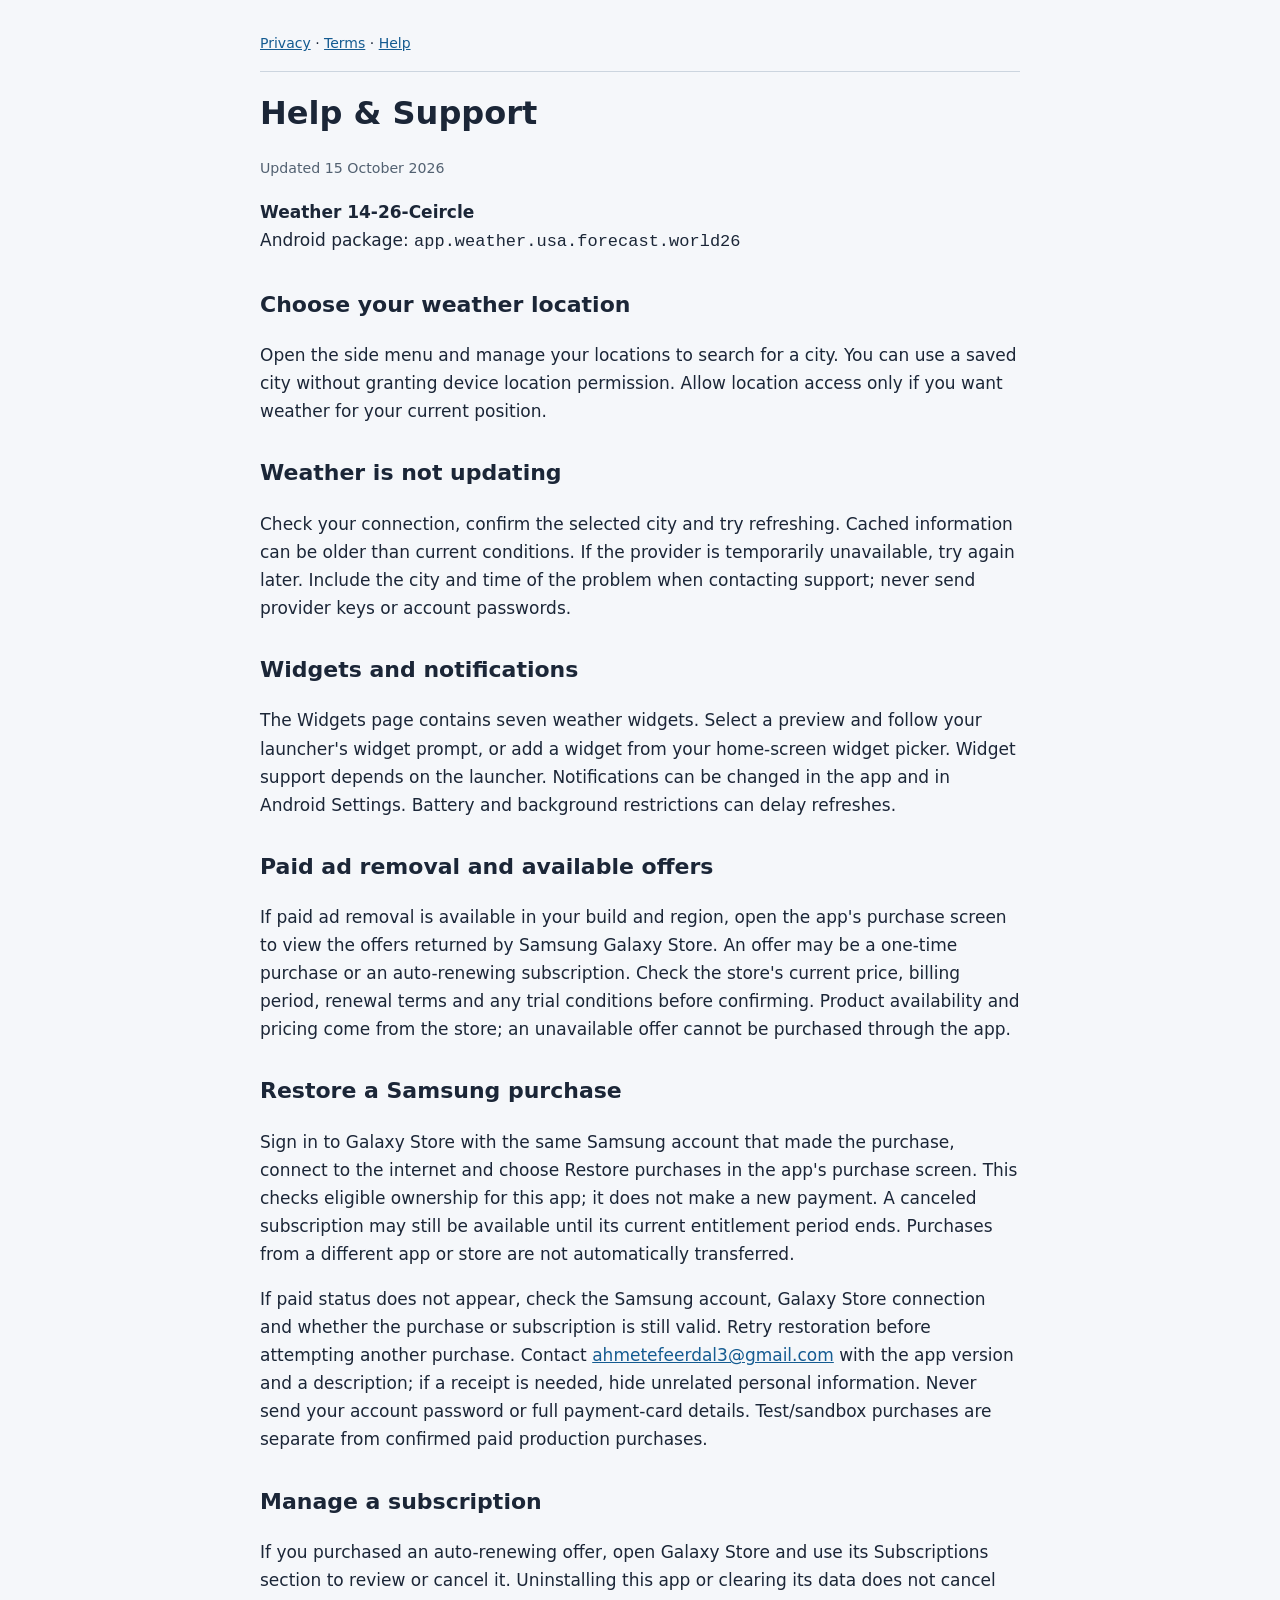
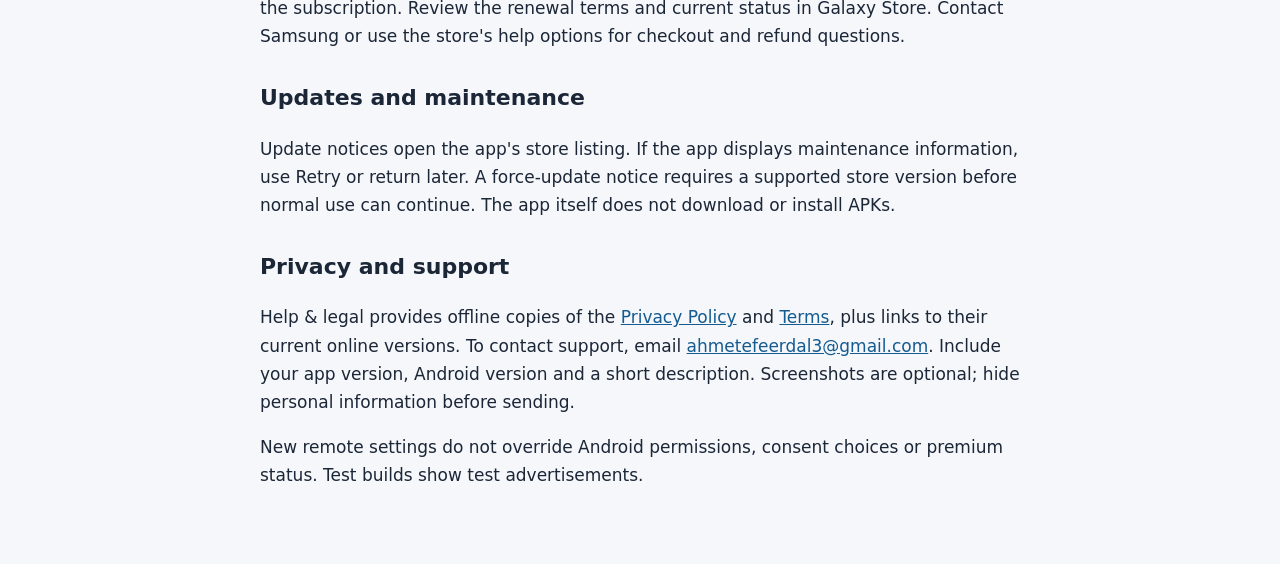
==== help.html @ b4b53c37 "Create isolated world26 remote controls and legal pages" ====
<!doctype html>
<html lang="en"><head><meta charset="utf-8"><meta name="viewport" content="width=device-width,initial-scale=1"><title>Help &amp; Support — Weather 14-26-Ceircle</title><style>body{margin:0;background:#f5f7fa;color:#1b2637;font:17px/1.65 system-ui,-apple-system,sans-serif}main{max-width:760px;margin:auto;padding:32px 22px 60px}h1{font-size:32px;line-height:1.2}h2{font-size:22px;margin-top:30px}a{color:#145b91}nav{font-size:14px;border-bottom:1px solid #ccd5df;padding-bottom:16px}small{color:#526171}li{margin-bottom:8px}code{overflow-wrap:anywhere;word-break:break-word}main{overflow-wrap:break-word}</style></head><body><main><nav><a href="https://metosapps.github.io/weather-ceircle-world26-config/privacy.html">Privacy</a> · <a href="https://metosapps.github.io/weather-ceircle-world26-config/terms.html">Terms</a> · <a href="https://metosapps.github.io/weather-ceircle-world26-config/help.html">Help</a></nav><h1>Help & Support</h1><small>Updated 15 October 2026</small><p><strong>Weather 14-26-Ceircle</strong><br>Android package: <code>app.weather.usa.forecast.world26</code></p>
<h2>Choose your weather location</h2><p>Open the side menu and manage your locations to search for a city. You can use a saved city without granting device location permission. Allow location access only if you want weather for your current position.</p>
<h2>Weather is not updating</h2><p>Check your connection, confirm the selected city and try refreshing. Cached information can be older than current conditions. If the provider is temporarily unavailable, try again later. Include the city and time of the problem when contacting support; never send provider keys or account passwords.</p>
<h2>Widgets and notifications</h2><p>The Widgets page contains seven weather widgets. Select a preview and follow your launcher's widget prompt, or add a widget from your home-screen widget picker. Widget support depends on the launcher. Notifications can be changed in the app and in Android Settings. Battery and background restrictions can delay refreshes.</p>
<h2>Paid ad removal and available offers</h2><p>If paid ad removal is available in your build and region, open the app's purchase screen to view the offers returned by Samsung Galaxy Store. An offer may be a one-time purchase or an auto-renewing subscription. Check the store's current price, billing period, renewal terms and any trial conditions before confirming. Product availability and pricing come from the store; an unavailable offer cannot be purchased through the app.</p>
<h2>Restore a Samsung purchase</h2><p>Sign in to Galaxy Store with the same Samsung account that made the purchase, connect to the internet and choose Restore purchases in the app's purchase screen. This checks eligible ownership for this app; it does not make a new payment. A canceled subscription may still be available until its current entitlement period ends. Purchases from a different app or store are not automatically transferred.</p><p>If paid status does not appear, check the Samsung account, Galaxy Store connection and whether the purchase or subscription is still valid. Retry restoration before attempting another purchase. Contact <a href="mailto:ahmetefeerdal3@gmail.com">ahmetefeerdal3@gmail.com</a> with the app version and a description; if a receipt is needed, hide unrelated personal information. Never send your account password or full payment-card details. Test/sandbox purchases are separate from confirmed paid production purchases.</p>
<h2>Manage a subscription</h2><p>If you purchased an auto-renewing offer, open Galaxy Store and use its Subscriptions section to review or cancel it. Uninstalling this app or clearing its data does not cancel the subscription. Review the renewal terms and current status in Galaxy Store. Contact Samsung or use the store's help options for checkout and refund questions.</p>
<h2>Updates and maintenance</h2><p>Update notices open the app's store listing. If the app displays maintenance information, use Retry or return later. A force-update notice requires a supported store version before normal use can continue. The app itself does not download or install APKs.</p>
<h2>Privacy and support</h2><p>Help &amp; legal provides offline copies of the <a href="https://metosapps.github.io/weather-ceircle-world26-config/privacy.html">Privacy Policy</a> and <a href="https://metosapps.github.io/weather-ceircle-world26-config/terms.html">Terms</a>, plus links to their current online versions. To contact support, email <a href="mailto:ahmetefeerdal3@gmail.com">ahmetefeerdal3@gmail.com</a>. Include your app version, Android version and a short description. Screenshots are optional; hide personal information before sending.</p><p>New remote settings do not override Android permissions, consent choices or premium status. Test builds show test advertisements.</p></main></body></html>
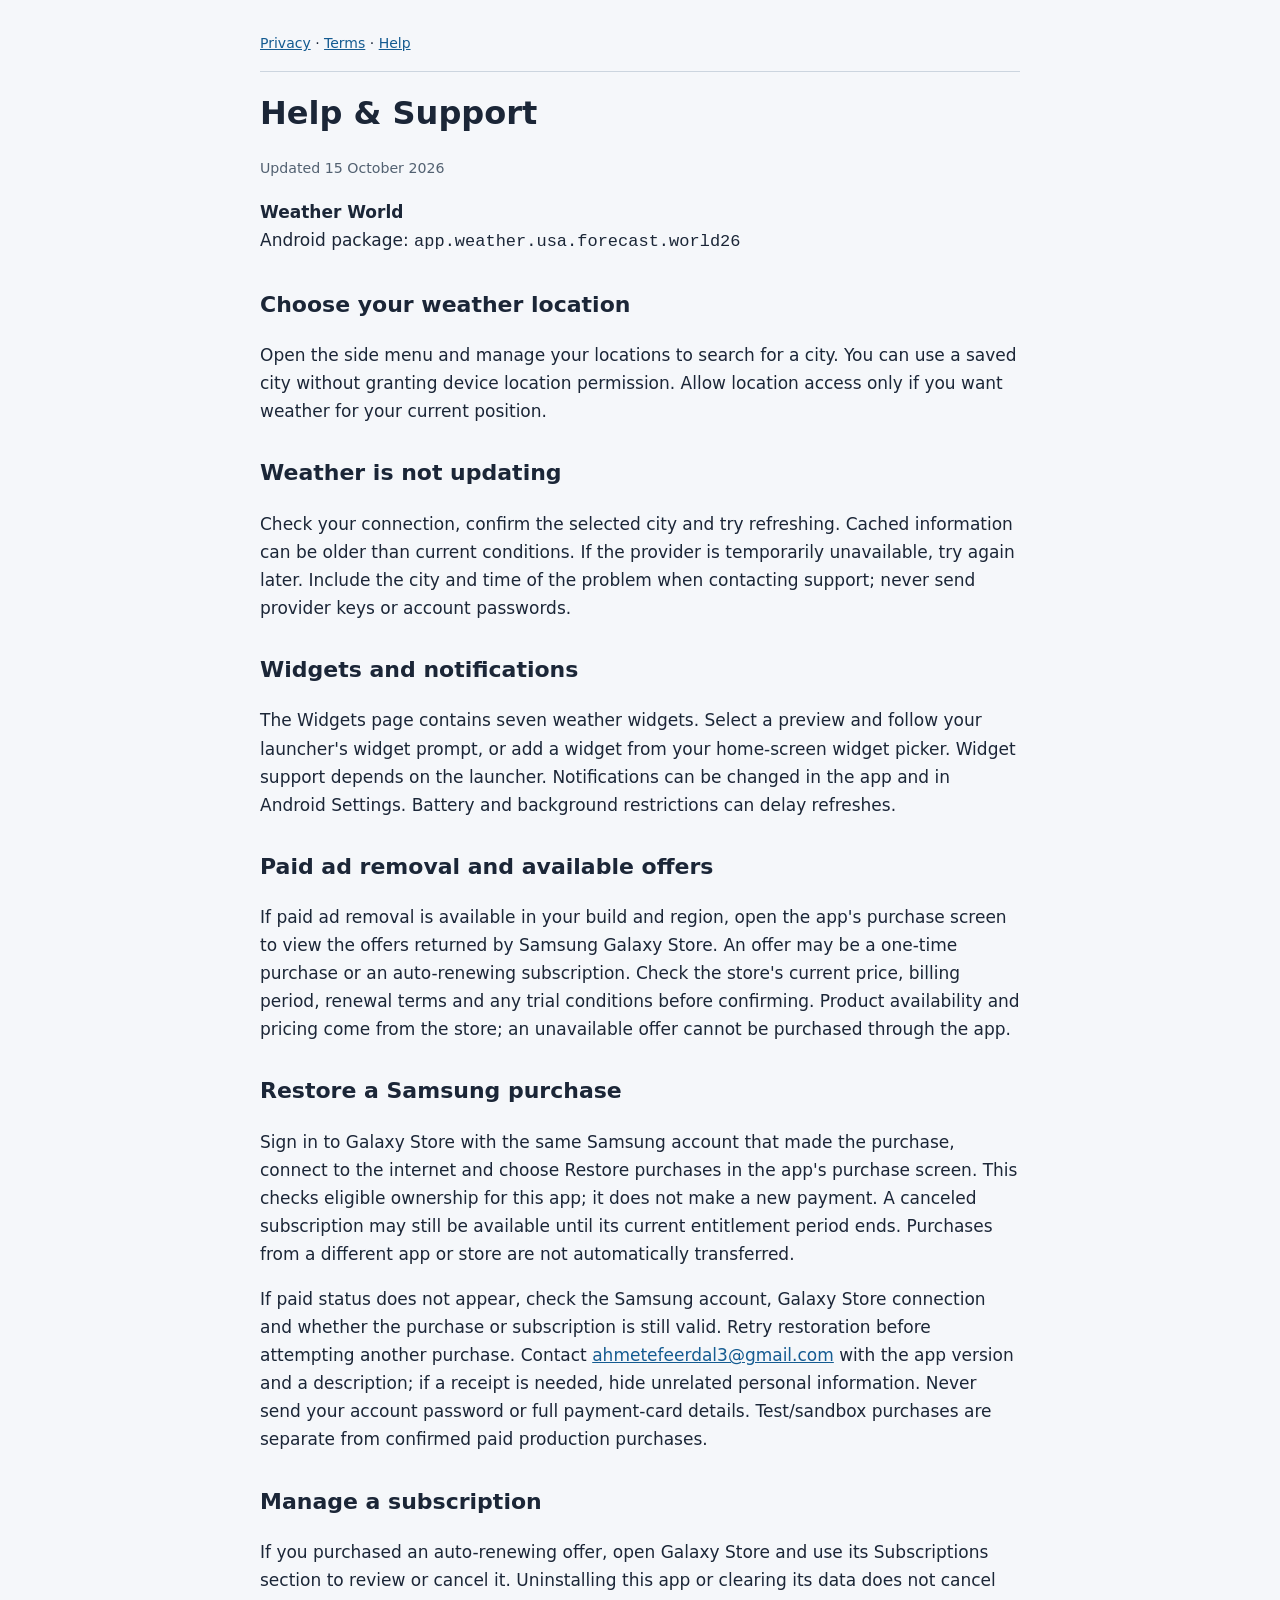
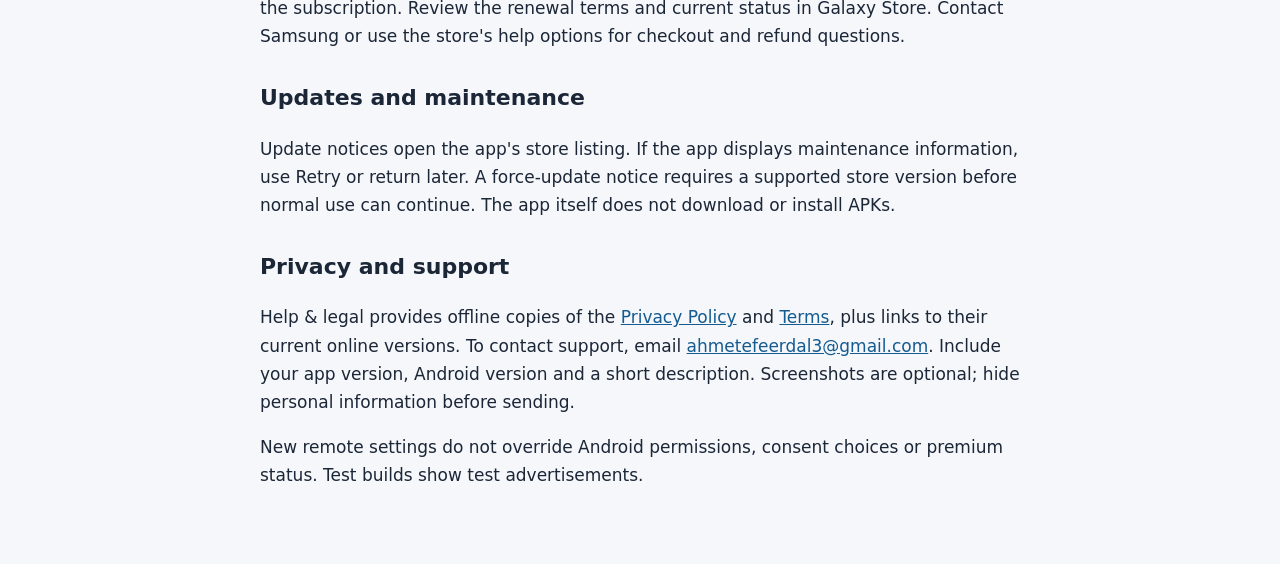
==== commit 15380fbb: "Brand Weather World and configure disabled AdMob identities" ====
--- a/help.html
+++ b/help.html
@@ -1,5 +1,5 @@
 <!doctype html>
-<html lang="en"><head><meta charset="utf-8"><meta name="viewport" content="width=device-width,initial-scale=1"><title>Help &amp; Support — Weather 14-26-Ceircle</title><style>body{margin:0;background:#f5f7fa;color:#1b2637;font:17px/1.65 system-ui,-apple-system,sans-serif}main{max-width:760px;margin:auto;padding:32px 22px 60px}h1{font-size:32px;line-height:1.2}h2{font-size:22px;margin-top:30px}a{color:#145b91}nav{font-size:14px;border-bottom:1px solid #ccd5df;padding-bottom:16px}small{color:#526171}li{margin-bottom:8px}code{overflow-wrap:anywhere;word-break:break-word}main{overflow-wrap:break-word}</style></head><body><main><nav><a href="https://metosapps.github.io/weather-ceircle-world26-config/privacy.html">Privacy</a> · <a href="https://metosapps.github.io/weather-ceircle-world26-config/terms.html">Terms</a> · <a href="https://metosapps.github.io/weather-ceircle-world26-config/help.html">Help</a></nav><h1>Help & Support</h1><small>Updated 15 October 2026</small><p><strong>Weather 14-26-Ceircle</strong><br>Android package: <code>app.weather.usa.forecast.world26</code></p>
+<html lang="en"><head><meta charset="utf-8"><meta name="viewport" content="width=device-width,initial-scale=1"><title>Help &amp; Support — Weather World</title><style>body{margin:0;background:#f5f7fa;color:#1b2637;font:17px/1.65 system-ui,-apple-system,sans-serif}main{max-width:760px;margin:auto;padding:32px 22px 60px}h1{font-size:32px;line-height:1.2}h2{font-size:22px;margin-top:30px}a{color:#145b91}nav{font-size:14px;border-bottom:1px solid #ccd5df;padding-bottom:16px}small{color:#526171}li{margin-bottom:8px}code{overflow-wrap:anywhere;word-break:break-word}main{overflow-wrap:break-word}</style></head><body><main><nav><a href="https://metosapps.github.io/weather-ceircle-world26-config/privacy.html">Privacy</a> · <a href="https://metosapps.github.io/weather-ceircle-world26-config/terms.html">Terms</a> · <a href="https://metosapps.github.io/weather-ceircle-world26-config/help.html">Help</a></nav><h1>Help & Support</h1><small>Updated 15 October 2026</small><p><strong>Weather World</strong><br>Android package: <code>app.weather.usa.forecast.world26</code></p>
 <h2>Choose your weather location</h2><p>Open the side menu and manage your locations to search for a city. You can use a saved city without granting device location permission. Allow location access only if you want weather for your current position.</p>
 <h2>Weather is not updating</h2><p>Check your connection, confirm the selected city and try refreshing. Cached information can be older than current conditions. If the provider is temporarily unavailable, try again later. Include the city and time of the problem when contacting support; never send provider keys or account passwords.</p>
 <h2>Widgets and notifications</h2><p>The Widgets page contains seven weather widgets. Select a preview and follow your launcher's widget prompt, or add a widget from your home-screen widget picker. Widget support depends on the launcher. Notifications can be changed in the app and in Android Settings. Battery and background restrictions can delay refreshes.</p>
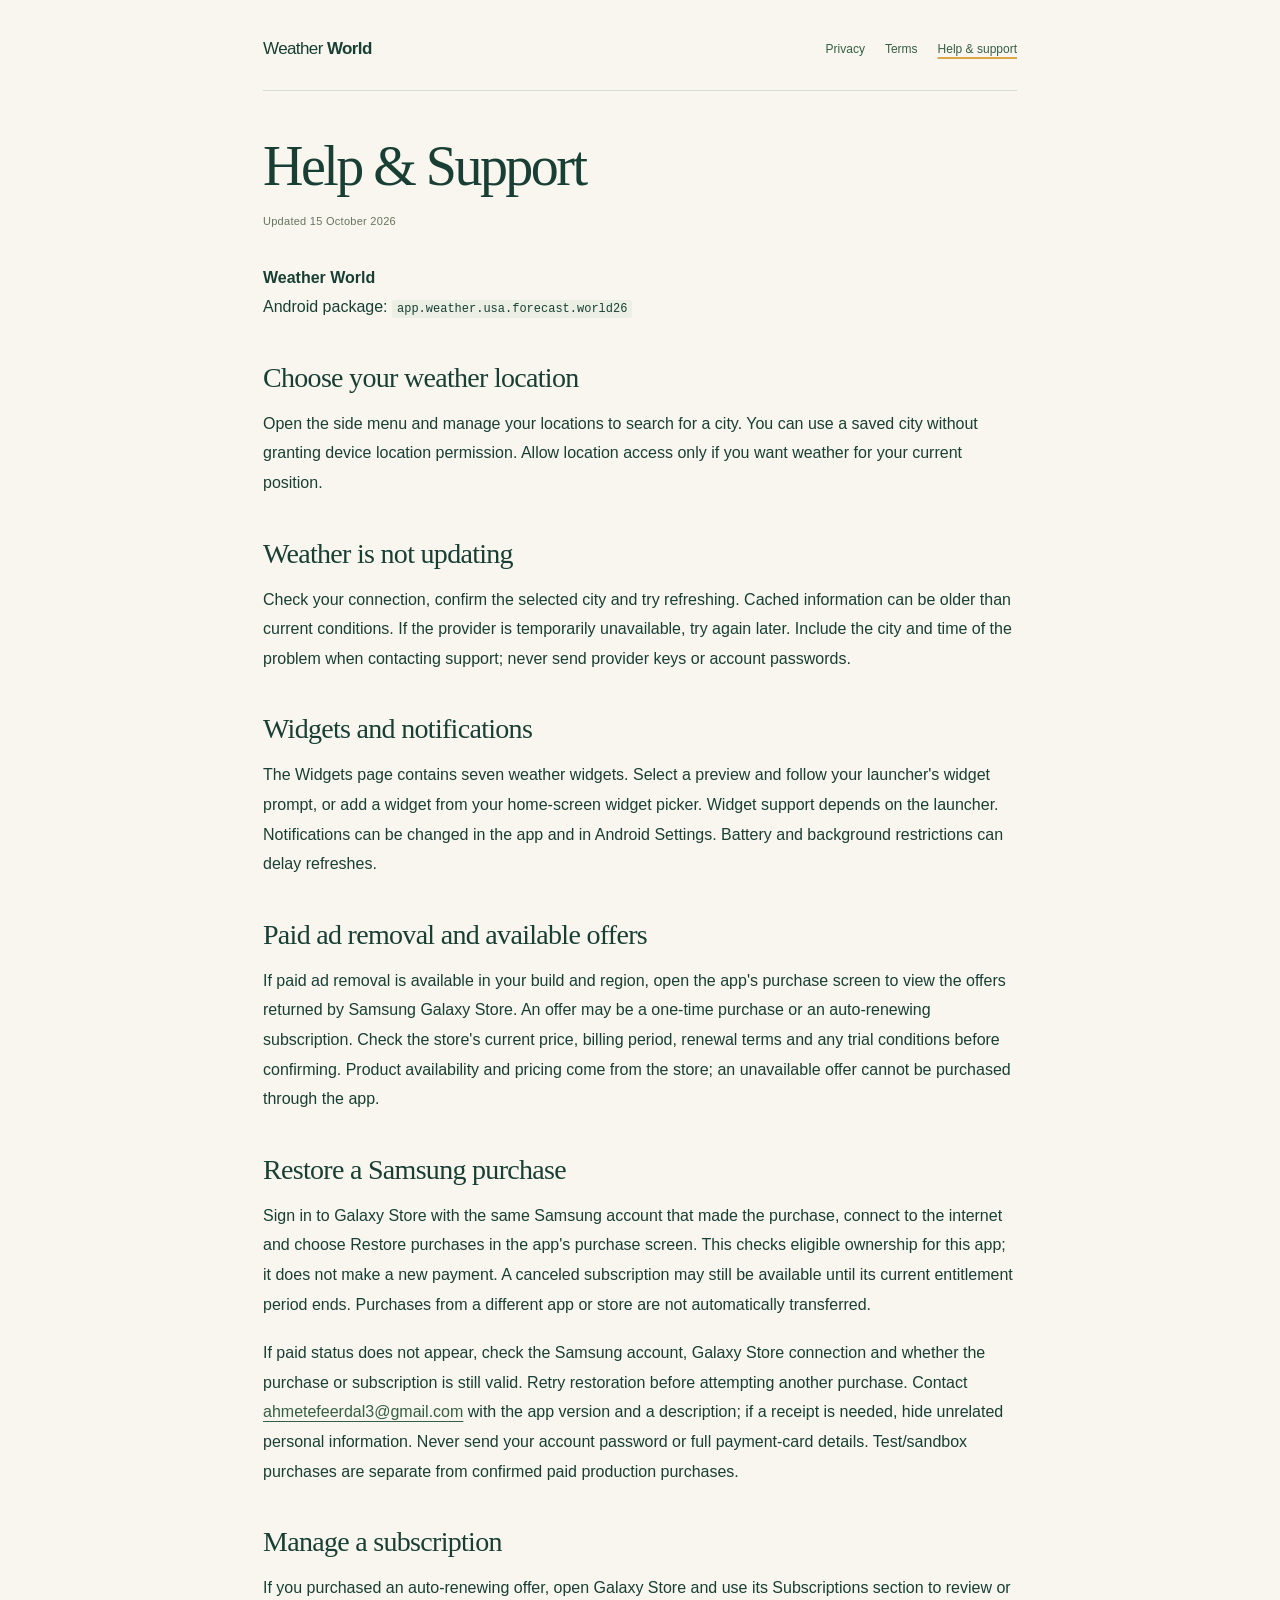
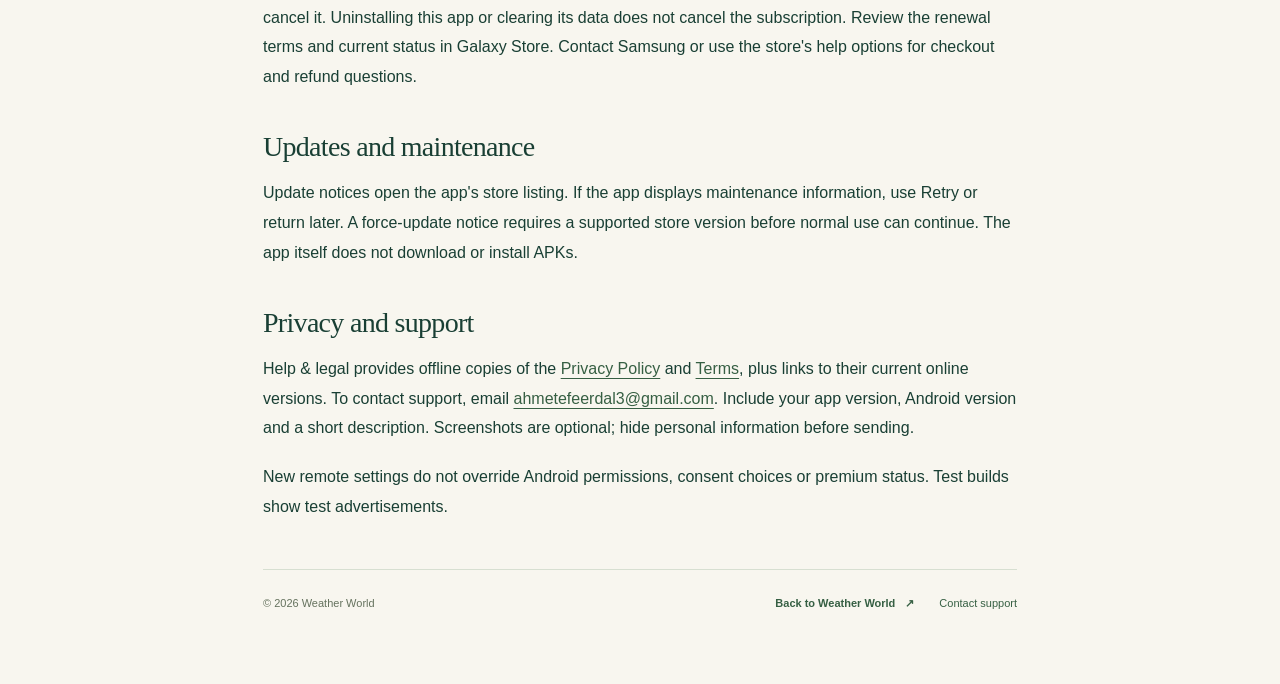
==== commit 9a7f5728: "Publish Weather World landing and v23 website entry" ====
--- a/help.html
+++ b/help.html
@@ -1,5 +1,5 @@
 <!doctype html>
-<html lang="en"><head><meta charset="utf-8"><meta name="viewport" content="width=device-width,initial-scale=1"><title>Help &amp; Support — Weather World</title><style>body{margin:0;background:#f5f7fa;color:#1b2637;font:17px/1.65 system-ui,-apple-system,sans-serif}main{max-width:760px;margin:auto;padding:32px 22px 60px}h1{font-size:32px;line-height:1.2}h2{font-size:22px;margin-top:30px}a{color:#145b91}nav{font-size:14px;border-bottom:1px solid #ccd5df;padding-bottom:16px}small{color:#526171}li{margin-bottom:8px}code{overflow-wrap:anywhere;word-break:break-word}main{overflow-wrap:break-word}</style></head><body><main><nav><a href="https://metosapps.github.io/weather-ceircle-world26-config/privacy.html">Privacy</a> · <a href="https://metosapps.github.io/weather-ceircle-world26-config/terms.html">Terms</a> · <a href="https://metosapps.github.io/weather-ceircle-world26-config/help.html">Help</a></nav><h1>Help & Support</h1><small>Updated 15 October 2026</small><p><strong>Weather World</strong><br>Android package: <code>app.weather.usa.forecast.world26</code></p>
+<html lang="en"><head><meta charset="utf-8"><meta name="viewport" content="width=device-width,initial-scale=1"><title>Help &amp; Support — Weather World</title><style>*{box-sizing:border-box}html{scroll-behavior:smooth}body{margin:0;background:#f8f6ef;color:#193f34;font:16px/1.85 Arial,Helvetica,sans-serif;-webkit-font-smoothing:antialiased}main{max-width:810px;margin:auto;padding:34px 28px 70px;overflow-wrap:break-word}h1{font:400 56px/1.12 Georgia,'Times New Roman',serif;letter-spacing:-.045em;margin:44px 0 14px}h2{font:400 28px/1.25 Georgia,'Times New Roman',serif;letter-spacing:-.025em;margin:38px 0 14px}p{margin:0 0 19px}a{color:#365f43;text-underline-offset:4px}a:hover{color:#875b15}a:focus-visible{outline:3px solid #bd7415;outline-offset:5px}nav{display:flex;align-items:center;flex-wrap:wrap;gap:10px 20px;border-bottom:1px solid #d7dfd1;padding-bottom:25px;font-size:12px;line-height:1.8}nav>a{text-decoration:none}nav>a[aria-current=page]{text-decoration:underline;text-decoration-color:#dca747;text-decoration-thickness:2px}.home-link{font-size:17px;font-weight:700;letter-spacing:-.035em;margin-right:auto;color:#193f34!important}.home-link span{font-weight:400}small{display:block;color:#66745e;font-size:11px;letter-spacing:.025em;margin:0 0 31px}li{margin-bottom:10px}ul,ol{padding-left:22px}strong{font-weight:700}code{font:12px/1.8 ui-monospace,SFMono-Regular,Consolas,monospace;overflow-wrap:anywhere;word-break:break-word;background:#ebefe4;padding:2px 5px;border-radius:3px}footer{border-top:1px solid #d7dfd1;margin-top:48px;padding-top:23px;font-size:11px;color:#65725e;display:flex;gap:12px 25px;flex-wrap:wrap;align-items:center}footer a{text-decoration:none}footer>span{margin-right:auto}.back-home{display:inline-flex;align-items:center;gap:10px;font-weight:700}.skip-link{position:absolute;top:10px;left:10px;transform:translateY(-160%);background:#fffdf8;padding:8px 14px}.skip-link:focus{transform:translateY(0)}@media(max-width:600px){body{font-size:15px;line-height:1.8}main{padding:24px 20px 45px}h1{font-size:44px;margin-top:35px}h2{font-size:25px;margin-top:31px}nav{gap:10px 18px;padding-bottom:20px}.home-link{flex-basis:100%;margin-bottom:5px;font-size:18px}small{font-size:10px;margin-bottom:26px}code{font-size:11px}footer{font-size:10px;margin-top:35px}footer>span{flex-basis:100%}}@media(prefers-reduced-motion:reduce){html{scroll-behavior:auto}}</style></head><body><a class="skip-link" href="#document">Skip to content</a><main id="document"><nav aria-label="Page navigation"><a class="home-link" href="https://metosapps.github.io/weather-ceircle-world26-config/"><span>Weather</span> World</a><a href="https://metosapps.github.io/weather-ceircle-world26-config/privacy.html">Privacy</a><a href="https://metosapps.github.io/weather-ceircle-world26-config/terms.html">Terms</a><a href="https://metosapps.github.io/weather-ceircle-world26-config/help.html" aria-current="page">Help & support</a></nav><h1>Help & Support</h1><small>Updated 15 October 2026</small><p><strong>Weather World</strong><br>Android package: <code>app.weather.usa.forecast.world26</code></p>
 <h2>Choose your weather location</h2><p>Open the side menu and manage your locations to search for a city. You can use a saved city without granting device location permission. Allow location access only if you want weather for your current position.</p>
 <h2>Weather is not updating</h2><p>Check your connection, confirm the selected city and try refreshing. Cached information can be older than current conditions. If the provider is temporarily unavailable, try again later. Include the city and time of the problem when contacting support; never send provider keys or account passwords.</p>
 <h2>Widgets and notifications</h2><p>The Widgets page contains seven weather widgets. Select a preview and follow your launcher's widget prompt, or add a widget from your home-screen widget picker. Widget support depends on the launcher. Notifications can be changed in the app and in Android Settings. Battery and background restrictions can delay refreshes.</p>
@@ -7,4 +7,4 @@
 <h2>Restore a Samsung purchase</h2><p>Sign in to Galaxy Store with the same Samsung account that made the purchase, connect to the internet and choose Restore purchases in the app's purchase screen. This checks eligible ownership for this app; it does not make a new payment. A canceled subscription may still be available until its current entitlement period ends. Purchases from a different app or store are not automatically transferred.</p><p>If paid status does not appear, check the Samsung account, Galaxy Store connection and whether the purchase or subscription is still valid. Retry restoration before attempting another purchase. Contact <a href="mailto:ahmetefeerdal3@gmail.com">ahmetefeerdal3@gmail.com</a> with the app version and a description; if a receipt is needed, hide unrelated personal information. Never send your account password or full payment-card details. Test/sandbox purchases are separate from confirmed paid production purchases.</p>
 <h2>Manage a subscription</h2><p>If you purchased an auto-renewing offer, open Galaxy Store and use its Subscriptions section to review or cancel it. Uninstalling this app or clearing its data does not cancel the subscription. Review the renewal terms and current status in Galaxy Store. Contact Samsung or use the store's help options for checkout and refund questions.</p>
 <h2>Updates and maintenance</h2><p>Update notices open the app's store listing. If the app displays maintenance information, use Retry or return later. A force-update notice requires a supported store version before normal use can continue. The app itself does not download or install APKs.</p>
-<h2>Privacy and support</h2><p>Help &amp; legal provides offline copies of the <a href="https://metosapps.github.io/weather-ceircle-world26-config/privacy.html">Privacy Policy</a> and <a href="https://metosapps.github.io/weather-ceircle-world26-config/terms.html">Terms</a>, plus links to their current online versions. To contact support, email <a href="mailto:ahmetefeerdal3@gmail.com">ahmetefeerdal3@gmail.com</a>. Include your app version, Android version and a short description. Screenshots are optional; hide personal information before sending.</p><p>New remote settings do not override Android permissions, consent choices or premium status. Test builds show test advertisements.</p></main></body></html>
+<h2>Privacy and support</h2><p>Help &amp; legal provides offline copies of the <a href="https://metosapps.github.io/weather-ceircle-world26-config/privacy.html">Privacy Policy</a> and <a href="https://metosapps.github.io/weather-ceircle-world26-config/terms.html">Terms</a>, plus links to their current online versions. To contact support, email <a href="mailto:ahmetefeerdal3@gmail.com">ahmetefeerdal3@gmail.com</a>. Include your app version, Android version and a short description. Screenshots are optional; hide personal information before sending.</p><p>New remote settings do not override Android permissions, consent choices or premium status. Test builds show test advertisements.</p><footer><span>© 2026 Weather World</span><a class="back-home" href="https://metosapps.github.io/weather-ceircle-world26-config/">Back to Weather World <span aria-hidden="true">↗</span></a><a href="mailto:ahmetefeerdal3@gmail.com">Contact support</a></footer></main></body></html>
